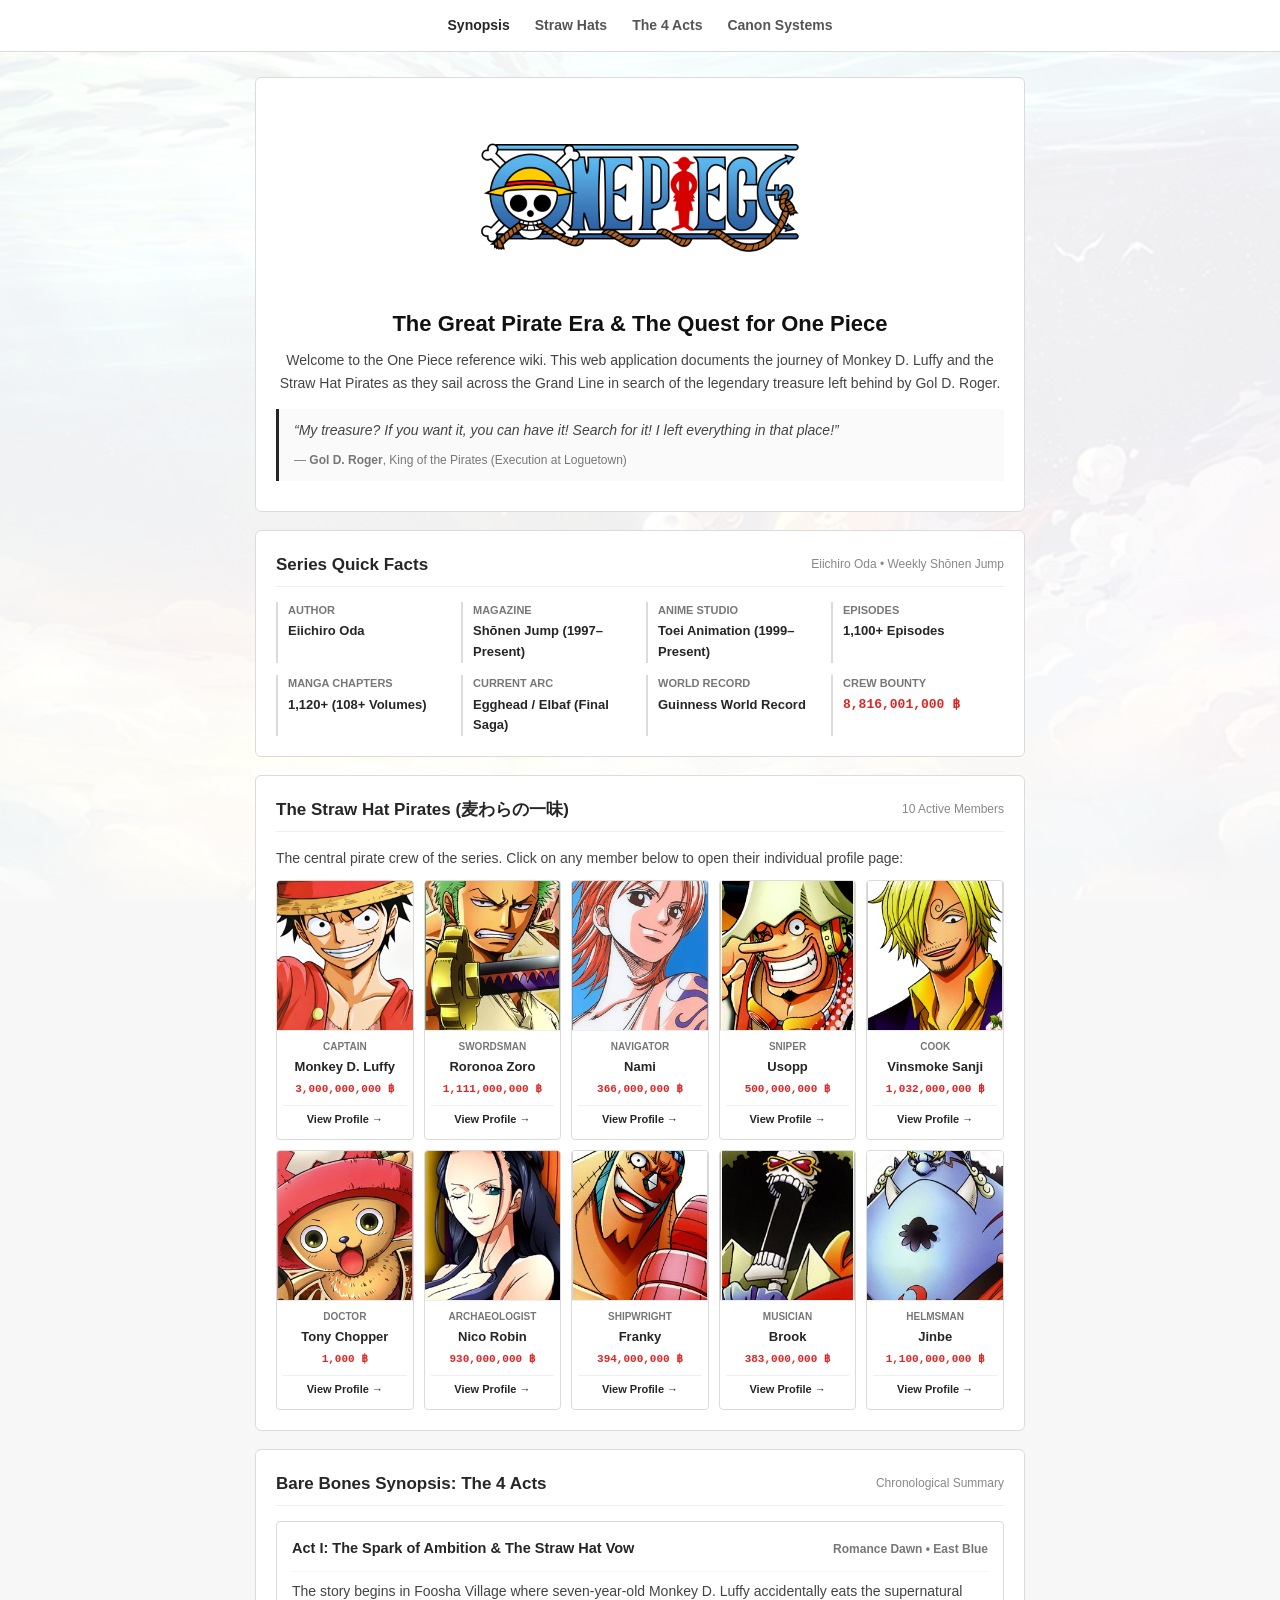
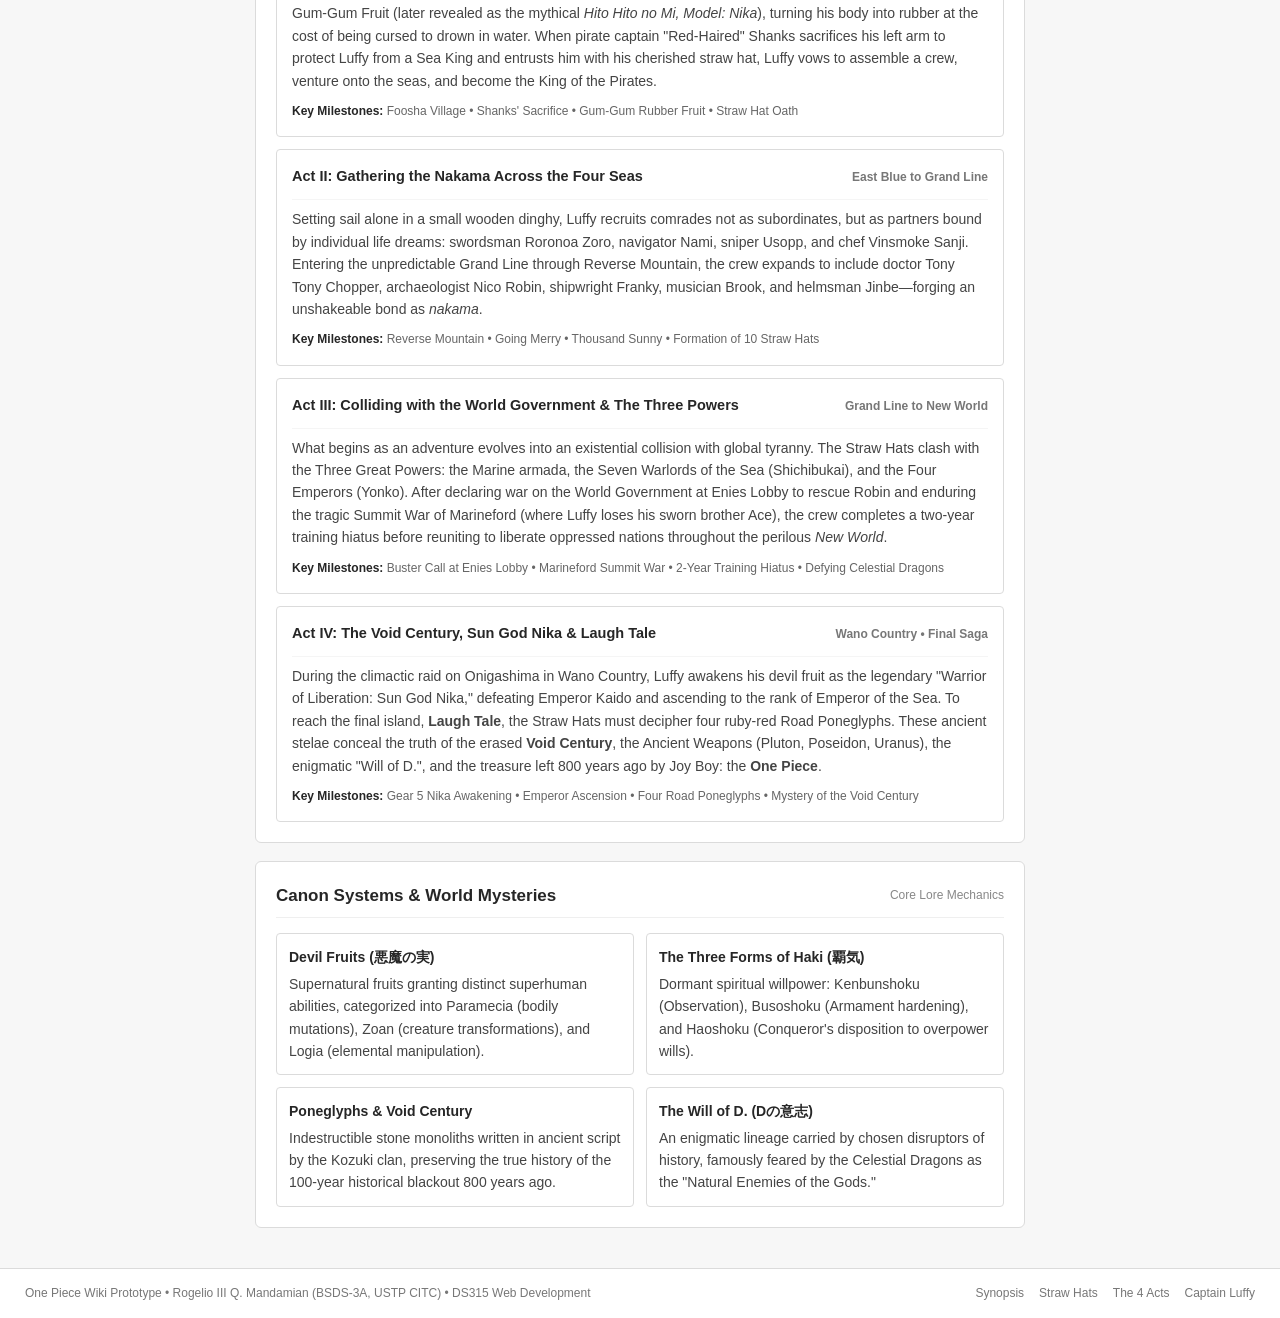
==== index.html @ 03f25c64 "feat(landing-page): implement simplified one piece wiki landing page and assets" ====
<!DOCTYPE html>
<html lang="en">

<head>
  <meta charset="UTF-8">
  <meta name="viewport" content="width=device-width, initial-scale=1.0">
  <title>One Piece Wiki — Synopsis &amp; Straw Hat Crew</title>

  <link rel="icon" type="image/svg+xml" href="assets/img/jolly-roger.svg">
  <link rel="stylesheet" href="assets/css/style.css">
</head>

<body>

  <header>
    <ul class="nav-center">
      <li><a href="index.html" class="active">Synopsis</a></li>
      <li><a href="#crew">Straw Hats</a></li>
      <li><a href="#acts">The 4 Acts</a></li>
      <li><a href="#systems">Canon Systems</a></li>
    </ul>
  </header>

  <main>

    <div class="box hero-box">
      <img src="assets/img/one-piece-logo.png" alt="One Piece Logo" class="center-logo">
      <h1>The Great Pirate Era &amp; The Quest for One Piece</h1>
      <p>
        Welcome to the One Piece reference wiki. This web application documents the journey of Monkey D. Luffy and the
        Straw Hat Pirates as they sail across the Grand Line in search of the legendary treasure left behind by Gol D.
        Roger.
      </p>

      <div class="quote-box">
        <p>“My treasure? If you want it, you can have it! Search for it! I left everything in that place!”</p>
        <small>&mdash; <strong>Gol D. Roger</strong>, King of the Pirates (Execution at Loguetown)</small>
      </div>
    </div>

    <div class="box">
      <div class="box-header">
        <h2>Series Quick Facts</h2>
        <span class="subtext">Eiichiro Oda &bull; Weekly Shōnen Jump</span>
      </div>

      <div class="metadata-grid">
        <div class="metadata-item">
          <span class="metadata-label">Author</span>
          <span class="metadata-value">Eiichiro Oda</span>
        </div>
        <div class="metadata-item">
          <span class="metadata-label">Magazine</span>
          <span class="metadata-value">Shōnen Jump (1997&ndash;Present)</span>
        </div>
        <div class="metadata-item">
          <span class="metadata-label">Anime Studio</span>
          <span class="metadata-value">Toei Animation (1999&ndash;Present)</span>
        </div>
        <div class="metadata-item">
          <span class="metadata-label">Episodes</span>
          <span class="metadata-value">1,100+ Episodes</span>
        </div>
        <div class="metadata-item">
          <span class="metadata-label">Manga Chapters</span>
          <span class="metadata-value">1,120+ (108+ Volumes)</span>
        </div>
        <div class="metadata-item">
          <span class="metadata-label">Current Arc</span>
          <span class="metadata-value">Egghead / Elbaf (Final Saga)</span>
        </div>
        <div class="metadata-item">
          <span class="metadata-label">World Record</span>
          <span class="metadata-value">Guinness World Record</span>
        </div>
        <div class="metadata-item">
          <span class="metadata-label">Crew Bounty</span>
          <span class="metadata-value" style="color: #dc2626; font-family: monospace;">8,816,001,000 ฿</span>
        </div>
      </div>
    </div>

    <div class="box" id="crew">
      <div class="box-header">
        <h2>The Straw Hat Pirates (麦わらの一味)</h2>
        <span class="subtext">10 Active Members</span>
      </div>
      <p>
        The central pirate crew of the series. Click on any member below to open their individual profile page:
      </p>

      <div class="crew-grid">

        <a href="pages/luffy.html" class="crew-card">
          <div class="crew-img-wrap">
            <img src="assets/img/strawhats/luffy.jpg" alt="Monkey D. Luffy" class="crew-img">
          </div>
          <div class="crew-info">
            <div class="crew-role">Captain</div>
            <div class="crew-name">Monkey D. Luffy</div>
            <div class="crew-bounty">3,000,000,000 ฿</div>
            <span class="crew-link">View Profile &rarr;</span>
          </div>
        </a>

        <a href="pages/zoro.html" class="crew-card">
          <div class="crew-img-wrap">
            <img src="assets/img/strawhats/zoro.jpg" alt="Roronoa Zoro" class="crew-img">
          </div>
          <div class="crew-info">
            <div class="crew-role">Swordsman</div>
            <div class="crew-name">Roronoa Zoro</div>
            <div class="crew-bounty">1,111,000,000 ฿</div>
            <span class="crew-link">View Profile &rarr;</span>
          </div>
        </a>

        <a href="pages/nami.html" class="crew-card">
          <div class="crew-img-wrap">
            <img src="assets/img/strawhats/nami.jpg" alt="Nami" class="crew-img">
          </div>
          <div class="crew-info">
            <div class="crew-role">Navigator</div>
            <div class="crew-name">Nami</div>
            <div class="crew-bounty">366,000,000 ฿</div>
            <span class="crew-link">View Profile &rarr;</span>
          </div>
        </a>

        <a href="pages/usopp.html" class="crew-card">
          <div class="crew-img-wrap">
            <img src="assets/img/strawhats/usopp.jpg" alt="Usopp" class="crew-img">
          </div>
          <div class="crew-info">
            <div class="crew-role">Sniper</div>
            <div class="crew-name">Usopp</div>
            <div class="crew-bounty">500,000,000 ฿</div>
            <span class="crew-link">View Profile &rarr;</span>
          </div>
        </a>

        <a href="pages/sanji.html" class="crew-card">
          <div class="crew-img-wrap">
            <img src="assets/img/strawhats/sanji.jpg" alt="Vinsmoke Sanji" class="crew-img">
          </div>
          <div class="crew-info">
            <div class="crew-role">Cook</div>
            <div class="crew-name">Vinsmoke Sanji</div>
            <div class="crew-bounty">1,032,000,000 ฿</div>
            <span class="crew-link">View Profile &rarr;</span>
          </div>
        </a>

        <a href="pages/chopper.html" class="crew-card">
          <div class="crew-img-wrap">
            <img src="assets/img/strawhats/chopper.jpg" alt="Tony Tony Chopper" class="crew-img">
          </div>
          <div class="crew-info">
            <div class="crew-role">Doctor</div>
            <div class="crew-name">Tony Chopper</div>
            <div class="crew-bounty">1,000 ฿</div>
            <span class="crew-link">View Profile &rarr;</span>
          </div>
        </a>

        <a href="pages/robin.html" class="crew-card">
          <div class="crew-img-wrap">
            <img src="assets/img/strawhats/robin.jpg" alt="Nico Robin" class="crew-img">
          </div>
          <div class="crew-info">
            <div class="crew-role">Archaeologist</div>
            <div class="crew-name">Nico Robin</div>
            <div class="crew-bounty">930,000,000 ฿</div>
            <span class="crew-link">View Profile &rarr;</span>
          </div>
        </a>

        <a href="pages/franky.html" class="crew-card">
          <div class="crew-img-wrap">
            <img src="assets/img/strawhats/franky.jpg" alt="Franky" class="crew-img">
          </div>
          <div class="crew-info">
            <div class="crew-role">Shipwright</div>
            <div class="crew-name">Franky</div>
            <div class="crew-bounty">394,000,000 ฿</div>
            <span class="crew-link">View Profile &rarr;</span>
          </div>
        </a>

        <a href="pages/brook.html" class="crew-card">
          <div class="crew-img-wrap">
            <img src="assets/img/strawhats/brook.jpg" alt="Brook" class="crew-img">
          </div>
          <div class="crew-info">
            <div class="crew-role">Musician</div>
            <div class="crew-name">Brook</div>
            <div class="crew-bounty">383,000,000 ฿</div>
            <span class="crew-link">View Profile &rarr;</span>
          </div>
        </a>

        <a href="pages/jinbe.html" class="crew-card">
          <div class="crew-img-wrap">
            <img src="assets/img/strawhats/jinbe.jpg" alt="Jinbe" class="crew-img">
          </div>
          <div class="crew-info">
            <div class="crew-role">Helmsman</div>
            <div class="crew-name">Jinbe</div>
            <div class="crew-bounty">1,100,000,000 ฿</div>
            <span class="crew-link">View Profile &rarr;</span>
          </div>
        </a>

      </div>
    </div>

    <div class="box" id="acts">
      <div class="box-header">
        <h2>Bare Bones Synopsis: The 4 Acts</h2>
        <span class="subtext">Chronological Summary</span>
      </div>

      <div class="act-card">
        <div class="act-header">
          <h3 class="act-title">Act I: The Spark of Ambition &amp; The Straw Hat Vow</h3>
          <span class="act-period">Romance Dawn &bull; East Blue</span>
        </div>
        <p>
          The story begins in Foosha Village where seven-year-old Monkey D. Luffy accidentally eats the supernatural
          Gum-Gum Fruit (later revealed as the mythical <em>Hito Hito no Mi, Model: Nika</em>), turning his body into
          rubber at the cost of being cursed to drown in water. When pirate captain "Red-Haired" Shanks sacrifices his
          left arm to protect Luffy from a Sea King and entrusts him with his cherished straw hat, Luffy vows to
          assemble a crew, venture onto the seas, and become the King of the Pirates.
        </p>
        <div class="act-keypoints">
          <strong>Key Milestones:</strong> Foosha Village &bull; Shanks' Sacrifice &bull; Gum-Gum Rubber Fruit &bull;
          Straw Hat Oath
        </div>
      </div>

      <div class="act-card">
        <div class="act-header">
          <h3 class="act-title">Act II: Gathering the Nakama Across the Four Seas</h3>
          <span class="act-period">East Blue to Grand Line</span>
        </div>
        <p>
          Setting sail alone in a small wooden dinghy, Luffy recruits comrades not as subordinates, but as partners
          bound by individual life dreams: swordsman Roronoa Zoro, navigator Nami, sniper Usopp, and chef Vinsmoke
          Sanji. Entering the unpredictable Grand Line through Reverse Mountain, the crew expands to include doctor Tony
          Tony Chopper, archaeologist Nico Robin, shipwright Franky, musician Brook, and helmsman Jinbe&mdash;forging an
          unshakeable bond as <em>nakama</em>.
        </p>
        <div class="act-keypoints">
          <strong>Key Milestones:</strong> Reverse Mountain &bull; Going Merry &bull; Thousand Sunny &bull; Formation of
          10 Straw Hats
        </div>
      </div>

      <div class="act-card">
        <div class="act-header">
          <h3 class="act-title">Act III: Colliding with the World Government &amp; The Three Powers</h3>
          <span class="act-period">Grand Line to New World</span>
        </div>
        <p>
          What begins as an adventure evolves into an existential collision with global tyranny. The Straw Hats clash
          with the Three Great Powers: the Marine armada, the Seven Warlords of the Sea (Shichibukai), and the Four
          Emperors (Yonko). After declaring war on the World Government at Enies Lobby to rescue Robin and enduring the
          tragic Summit War of Marineford (where Luffy loses his sworn brother Ace), the crew completes a two-year
          training hiatus before reuniting to liberate oppressed nations throughout the perilous <em>New World</em>.
        </p>
        <div class="act-keypoints">
          <strong>Key Milestones:</strong> Buster Call at Enies Lobby &bull; Marineford Summit War &bull; 2-Year
          Training Hiatus &bull; Defying Celestial Dragons
        </div>
      </div>

      <div class="act-card">
        <div class="act-header">
          <h3 class="act-title">Act IV: The Void Century, Sun God Nika &amp; Laugh Tale</h3>
          <span class="act-period">Wano Country &bull; Final Saga</span>
        </div>
        <p>
          During the climactic raid on Onigashima in Wano Country, Luffy awakens his devil fruit as the legendary
          "Warrior of Liberation: Sun God Nika," defeating Emperor Kaido and ascending to the rank of Emperor of the
          Sea. To reach the final island, <strong>Laugh Tale</strong>, the Straw Hats must decipher four ruby-red Road
          Poneglyphs. These ancient stelae conceal the truth of the erased <strong>Void Century</strong>, the Ancient
          Weapons (Pluton, Poseidon, Uranus), the enigmatic "Will of D.", and the treasure left 800 years ago by Joy
          Boy: the <strong>One Piece</strong>.
        </p>
        <div class="act-keypoints">
          <strong>Key Milestones:</strong> Gear 5 Nika Awakening &bull; Emperor Ascension &bull; Four Road Poneglyphs
          &bull; Mystery of the Void Century
        </div>
      </div>
    </div>

    <div class="box" id="systems">
      <div class="box-header">
        <h2>Canon Systems &amp; World Mysteries</h2>
        <span class="subtext">Core Lore Mechanics</span>
      </div>

      <div class="systems-grid">
        <div class="system-item">
          <h4>Devil Fruits (悪魔の実)</h4>
          <p>Supernatural fruits granting distinct superhuman abilities, categorized into Paramecia (bodily mutations),
            Zoan (creature transformations), and Logia (elemental manipulation).</p>
        </div>
        <div class="system-item">
          <h4>The Three Forms of Haki (覇気)</h4>
          <p>Dormant spiritual willpower: Kenbunshoku (Observation), Busoshoku (Armament hardening), and Haoshoku
            (Conqueror's disposition to overpower wills).</p>
        </div>
        <div class="system-item">
          <h4>Poneglyphs &amp; Void Century</h4>
          <p>Indestructible stone monoliths written in ancient script by the Kozuki clan, preserving the true history of
            the 100-year historical blackout 800 years ago.</p>
        </div>
        <div class="system-item">
          <h4>The Will of D. (Dの意志)</h4>
          <p>An enigmatic lineage carried by chosen disruptors of history, famously feared by the Celestial Dragons as
            the "Natural Enemies of the Gods."</p>
        </div>
      </div>
    </div>

  </main>

  <footer>
    <div>
      One Piece Wiki Prototype &bull; Rogelio III Q. Mandamian (BSDS-3A, USTP CITC) &bull; DS315 Web Development
    </div>
    <ul>
      <li><a href="index.html">Synopsis</a></li>
      <li><a href="#crew">Straw Hats</a></li>
      <li><a href="#acts">The 4 Acts</a></li>
      <li><a href="pages/luffy.html">Captain Luffy</a></li>
    </ul>
  </footer>

</body>

</html>
---- assets/css/style.css ----
* {
    box-sizing: border-box;
    margin: 0;
    padding: 0;
}

body {
    min-height: 100vh;
    display: flex;
    flex-direction: column;
    font-family: Arial, Helvetica, sans-serif;
    font-size: 14px;
    line-height: 1.6;
    color: #262626;
    background-color: #f7f7f7;
    background-image: linear-gradient(rgba(255, 255, 255, 0.92), rgba(255, 255, 255, 0.92)), url('../img/background.png');
    background-size: cover;
    background-attachment: fixed;
    background-position: center;
}

a {
    color: #262626;
    text-decoration: none;
}

a:hover {
    color: #dc2626;
}

header {
    background-color: white;
    height: 52px;
    display: flex;
    justify-content: center;
    align-items: center;
    padding: 0 20px;
    border-bottom: 1px solid #dbdbdb;
    position: sticky;
    top: 0;
    z-index: 10;
}

.nav-center {
    display: flex;
    list-style: none;
    gap: 25px;
    margin: 0;
    padding: 0;
}

.nav-center li a {
    font-size: 14px;
    font-weight: bold;
    color: #555555;
}

.nav-center li a:hover,
.nav-center li a.active {
    color: #262626;
}

main {
    flex: 1;
    max-width: 800px;
    width: 100%;
    margin: 0 auto;
    padding: 25px 15px 40px 15px;
    display: flex;
    flex-direction: column;
    gap: 18px;
}

.box {
    background-color: white;
    border: 1px solid #dbdbdb;
    border-radius: 6px;
    padding: 20px;
}

.hero-box {
    text-align: center;
    padding: 25px 20px;
}

.center-logo {
    max-width: 320px;
    width: 80%;
    height: auto;
    display: block;
    margin: 5px auto 18px auto;
}

.box-header {
    display: flex;
    justify-content: space-between;
    align-items: center;
    margin-bottom: 15px;
    padding-bottom: 8px;
    border-bottom: 1px solid #efefef;
}

h1 {
    font-size: 22px;
    font-weight: bold;
    color: #111111;
    margin-bottom: 8px;
}

h2 {
    font-size: 17px;
    font-weight: bold;
    color: #262626;
}

h3 {
    font-size: 15px;
    font-weight: bold;
    color: #262626;
    margin-bottom: 6px;
}

h4 {
    font-size: 14px;
    font-weight: bold;
    color: #262626;
    margin-bottom: 4px;
}

p {
    font-size: 14px;
    color: #444444;
    margin-bottom: 10px;
}

p:last-child {
    margin-bottom: 0;
}

.subtext {
    font-size: 12px;
    color: #888888;
}

.quote-box {
    border-left: 3px solid #262626;
    background-color: #fafafa;
    padding: 10px 15px;
    margin: 15px 0 5px 0;
    font-style: italic;
    color: #333333;
    text-align: left;
}

.quote-box small {
    display: block;
    margin-top: 5px;
    font-style: normal;
    font-size: 12px;
    color: #777777;
}

.metadata-grid {
    display: flex;
    flex-wrap: wrap;
    gap: 12px;
    margin-top: 6px;
}

.metadata-item {
    flex: 1 1 calc(25% - 12px);
    min-width: 160px;
    border-left: 2px solid #dbdbdb;
    padding-left: 10px;
}

.metadata-label {
    display: block;
    font-size: 11px;
    color: #777777;
    text-transform: uppercase;
    font-weight: bold;
    margin-bottom: 2px;
}

.metadata-value {
    display: block;
    font-size: 13px;
    font-weight: bold;
    color: #262626;
}

.crew-grid {
    display: flex;
    flex-wrap: wrap;
    gap: 10px;
    margin-top: 10px;
}

.crew-card {
    flex: 1 1 calc(20% - 10px);
    min-width: 130px;
    border: 1px solid #dbdbdb;
    border-radius: 4px;
    background-color: white;
    overflow: hidden;
    display: flex;
    flex-direction: column;
    text-align: center;
    transition: border-color 0.15s ease;
}

.crew-card:hover {
    border-color: #262626;
}

.crew-img-wrap {
    width: 100%;
    height: 150px;
    background-color: #efefef;
    overflow: hidden;
    border-bottom: 1px solid #efefef;
}

.crew-img {
    width: 100%;
    height: 100%;
    object-fit: cover;
    display: block;
}

.crew-info {
    padding: 8px 6px 10px 6px;
    display: flex;
    flex-direction: column;
    flex-grow: 1;
    justify-content: space-between;
}

.crew-role {
    font-size: 10px;
    color: #777777;
    text-transform: uppercase;
    font-weight: bold;
    margin-bottom: 2px;
}

.crew-name {
    font-size: 13px;
    font-weight: bold;
    color: #262626;
    margin-bottom: 4px;
}

.crew-bounty {
    font-size: 11px;
    font-weight: bold;
    color: #dc2626;
    font-family: monospace;
    margin-bottom: 6px;
}

.crew-link {
    font-size: 11px;
    font-weight: bold;
    color: #262626;
    border-top: 1px solid #efefef;
    padding-top: 5px;
    display: block;
}

.crew-card:hover .crew-link {
    color: #dc2626;
}

.act-card {
    border: 1px solid #dbdbdb;
    border-radius: 4px;
    padding: 15px;
    margin-bottom: 12px;
    background-color: white;
}

.act-card:last-child {
    margin-bottom: 0;
}

.act-header {
    display: flex;
    justify-content: space-between;
    align-items: baseline;
    margin-bottom: 8px;
    border-bottom: 1px solid #f5f5f5;
    padding-bottom: 5px;
}

.act-title {
    font-size: 14.5px;
    font-weight: bold;
    color: #262626;
}

.act-period {
    font-size: 12px;
    color: #777777;
    font-weight: bold;
}

.act-keypoints {
    font-size: 12px;
    color: #666666;
    margin-top: 8px;
}

.act-keypoints strong {
    color: #262626;
}

.systems-grid {
    display: flex;
    flex-wrap: wrap;
    gap: 12px;
    margin-top: 10px;
}

.system-item {
    flex: 1 1 calc(50% - 12px);
    min-width: 240px;
    border: 1px solid #dbdbdb;
    border-radius: 4px;
    padding: 12px;
    background-color: white;
}

footer {
    background-color: white;
    border-top: 1px solid #dbdbdb;
    padding: 15px 25px;
    display: flex;
    justify-content: space-between;
    align-items: center;
    font-size: 12px;
    color: #777777;
    margin-top: auto;
}

footer ul {
    display: flex;
    list-style: none;
    gap: 15px;
}

footer ul li a {
    color: #777777;
    font-size: 12px;
}

footer ul li a:hover {
    color: #dc2626;
}

@media (max-width: 700px) {
    header {
        height: auto;
        padding: 10px 15px;
    }

    .nav-center {
        flex-wrap: wrap;
        gap: 12px;
        justify-content: center;
    }

    .metadata-item {
        flex: 1 1 100%;
    }

    .crew-card {
        flex: 1 1 calc(50% - 10px);
    }

    .system-item {
        flex: 1 1 100%;
    }

    footer {
        flex-direction: column;
        gap: 10px;
        align-items: flex-start;
    }
}
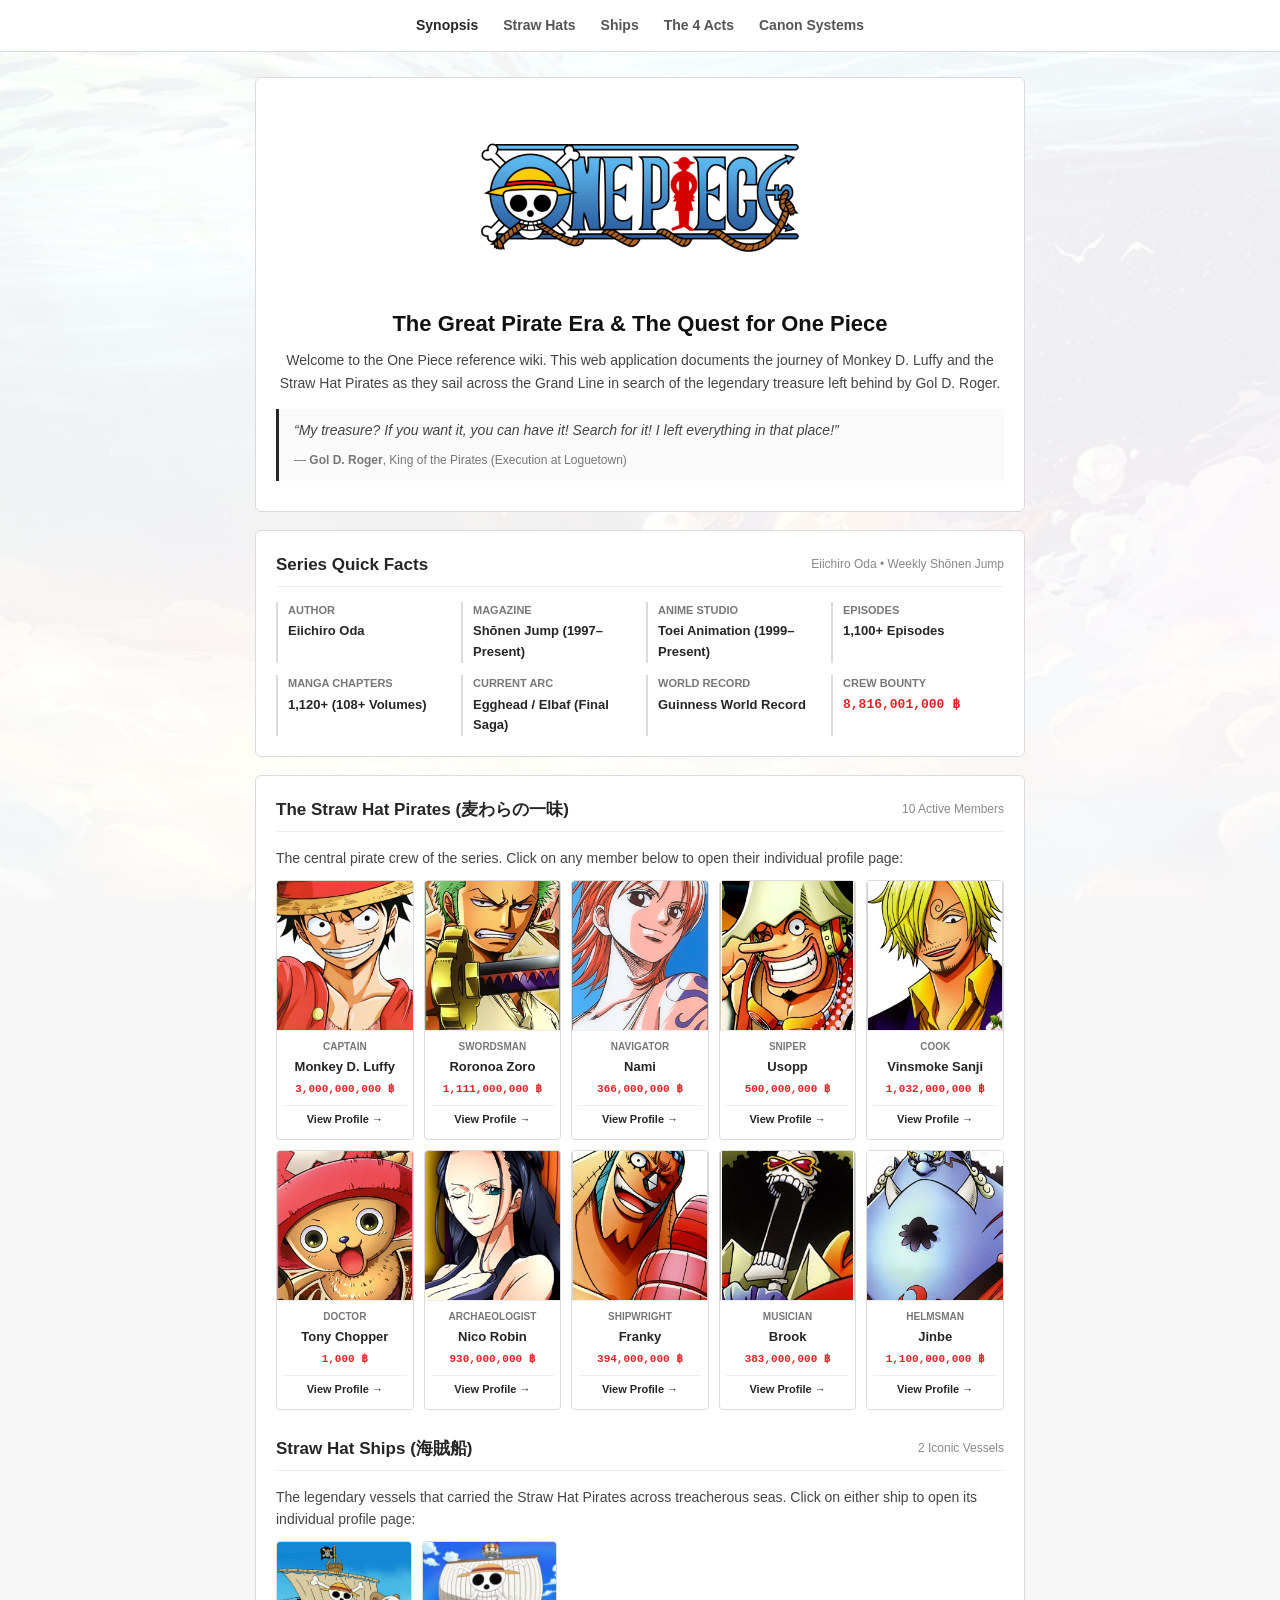
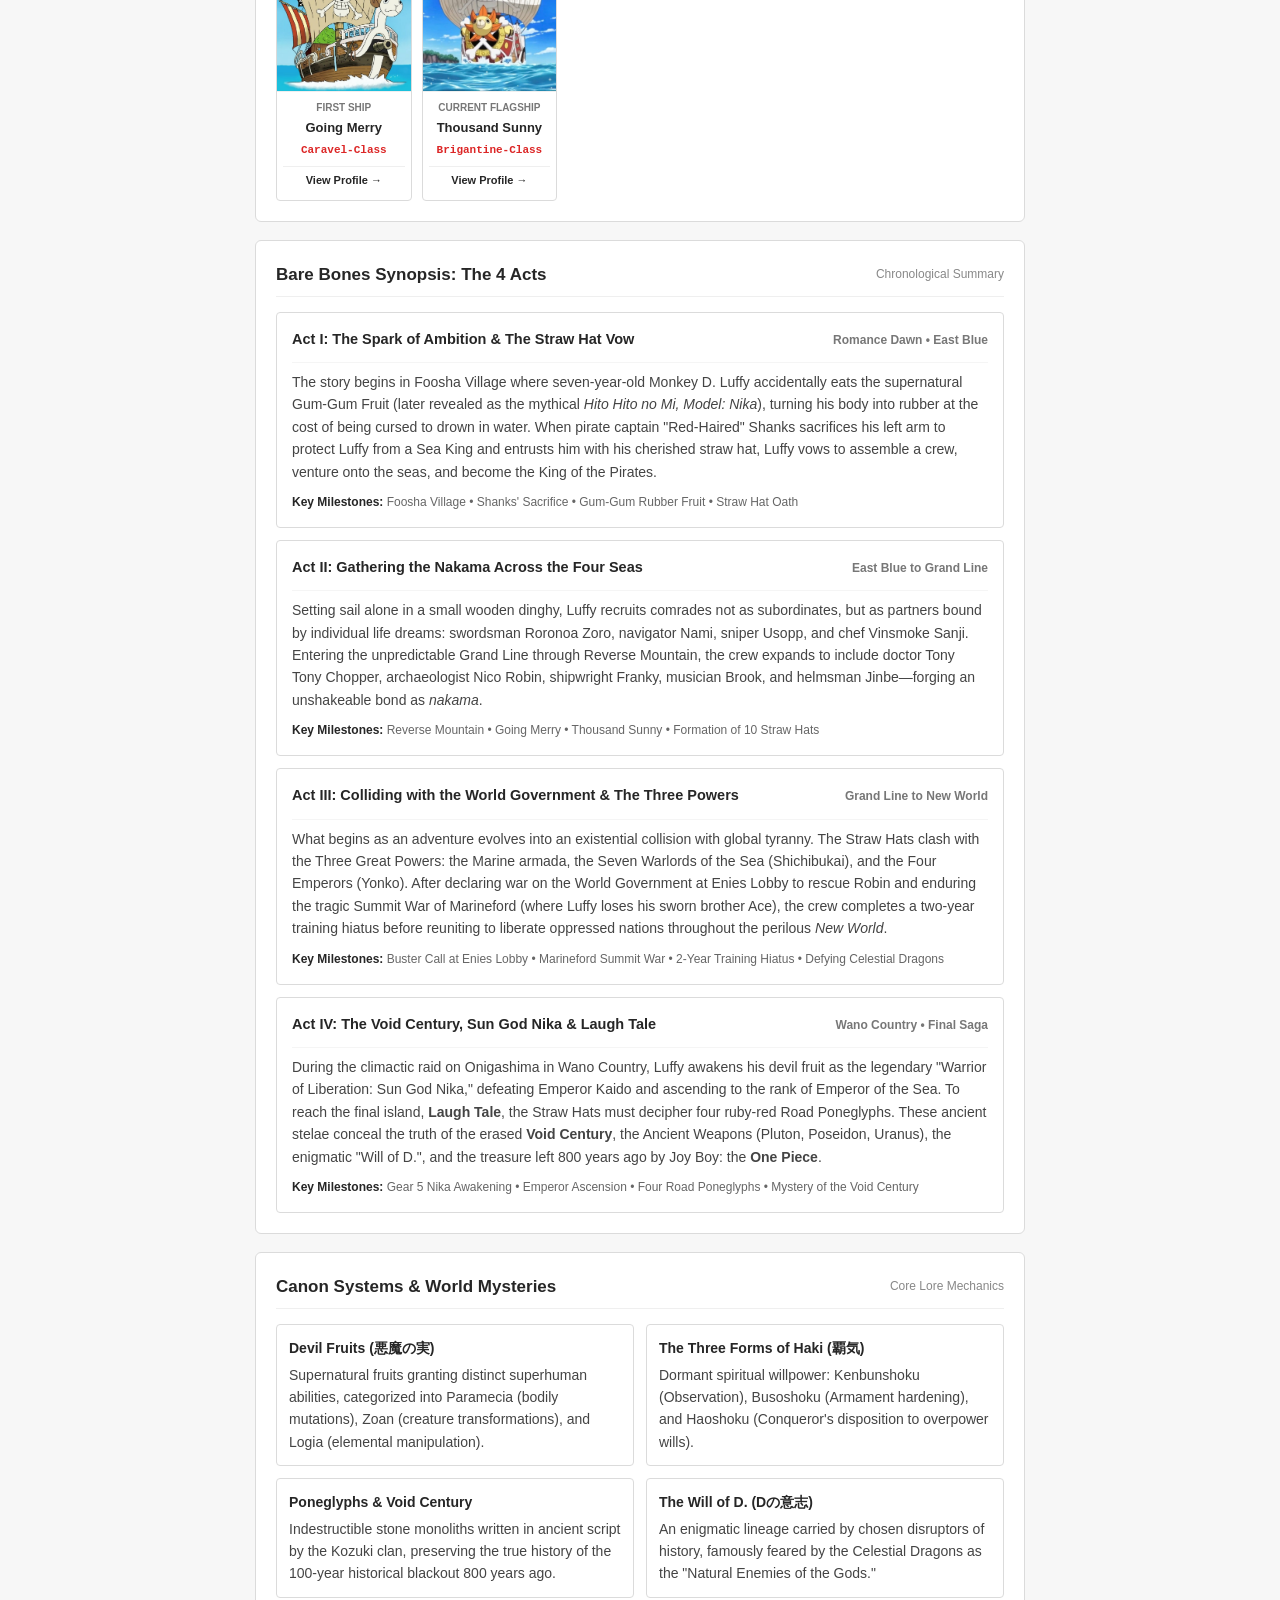
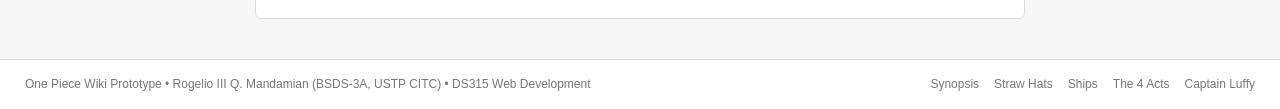
==== commit cd1636ea: "feat: add Going Merry and Thousand Sunny poster cards to index" ====
--- a/index.html
+++ b/index.html
@@ -16,6 +16,7 @@
     <ul class="nav-center">
       <li><a href="index.html" class="active">Synopsis</a></li>
       <li><a href="#crew">Straw Hats</a></li>
+      <li><a href="#ships">Ships</a></li>
       <li><a href="#acts">The 4 Acts</a></li>
       <li><a href="#systems">Canon Systems</a></li>
     </ul>
@@ -207,6 +208,42 @@
             <div class="crew-role">Helmsman</div>
             <div class="crew-name">Jinbe</div>
             <div class="crew-bounty">1,100,000,000 ฿</div>
+            <span class="crew-link">View Profile &rarr;</span>
+          </div>
+        </a>
+
+      </div>
+
+      <div class="box-header" id="ships" style="margin-top: 25px;">
+        <h2>Straw Hat Ships (海賊船)</h2>
+        <span class="subtext">2 Iconic Vessels</span>
+      </div>
+      <p>
+        The legendary vessels that carried the Straw Hat Pirates across treacherous seas. Click on either ship to open its individual profile page:
+      </p>
+
+      <div class="crew-grid ships-grid">
+
+        <a href="pages/goingmerry.html" class="crew-card">
+          <div class="crew-img-wrap">
+            <img src="assets/img/goingmerry1.jpg" alt="Going Merry" class="crew-img">
+          </div>
+          <div class="crew-info">
+            <div class="crew-role">First Ship</div>
+            <div class="crew-name">Going Merry</div>
+            <div class="crew-bounty ship-type">Caravel-Class</div>
+            <span class="crew-link">View Profile &rarr;</span>
+          </div>
+        </a>
+
+        <a href="pages/thousandsunny.html" class="crew-card">
+          <div class="crew-img-wrap">
+            <img src="assets/img/thousandsunny.jpg" alt="Thousand Sunny" class="crew-img">
+          </div>
+          <div class="crew-info">
+            <div class="crew-role">Current Flagship</div>
+            <div class="crew-name">Thousand Sunny</div>
+            <div class="crew-bounty ship-type">Brigantine-Class</div>
             <span class="crew-link">View Profile &rarr;</span>
           </div>
         </a>
@@ -333,6 +370,7 @@
     <ul>
       <li><a href="index.html">Synopsis</a></li>
       <li><a href="#crew">Straw Hats</a></li>
+      <li><a href="#ships">Ships</a></li>
       <li><a href="#acts">The 4 Acts</a></li>
       <li><a href="pages/luffy.html">Captain Luffy</a></li>
     </ul>
--- a/assets/css/style.css
+++ b/assets/css/style.css
@@ -197,6 +197,19 @@
     margin-top: 10px;
 }
 
+.ships-grid {
+    margin-top: 10px;
+}
+
+.ships-grid .crew-card {
+    flex: 0 1 calc(20% - 10px);
+    max-width: calc(20% - 8px);
+}
+
+.ship-type {
+    color: #0284c7;
+}
+
 .crew-card {
     flex: 1 1 calc(20% - 10px);
     min-width: 130px;
@@ -375,8 +388,10 @@
         flex: 1 1 100%;
     }
 
-    .crew-card {
+    .crew-card,
+    .ships-grid .crew-card {
         flex: 1 1 calc(50% - 10px);
+        max-width: none;
     }
 
     .system-item {
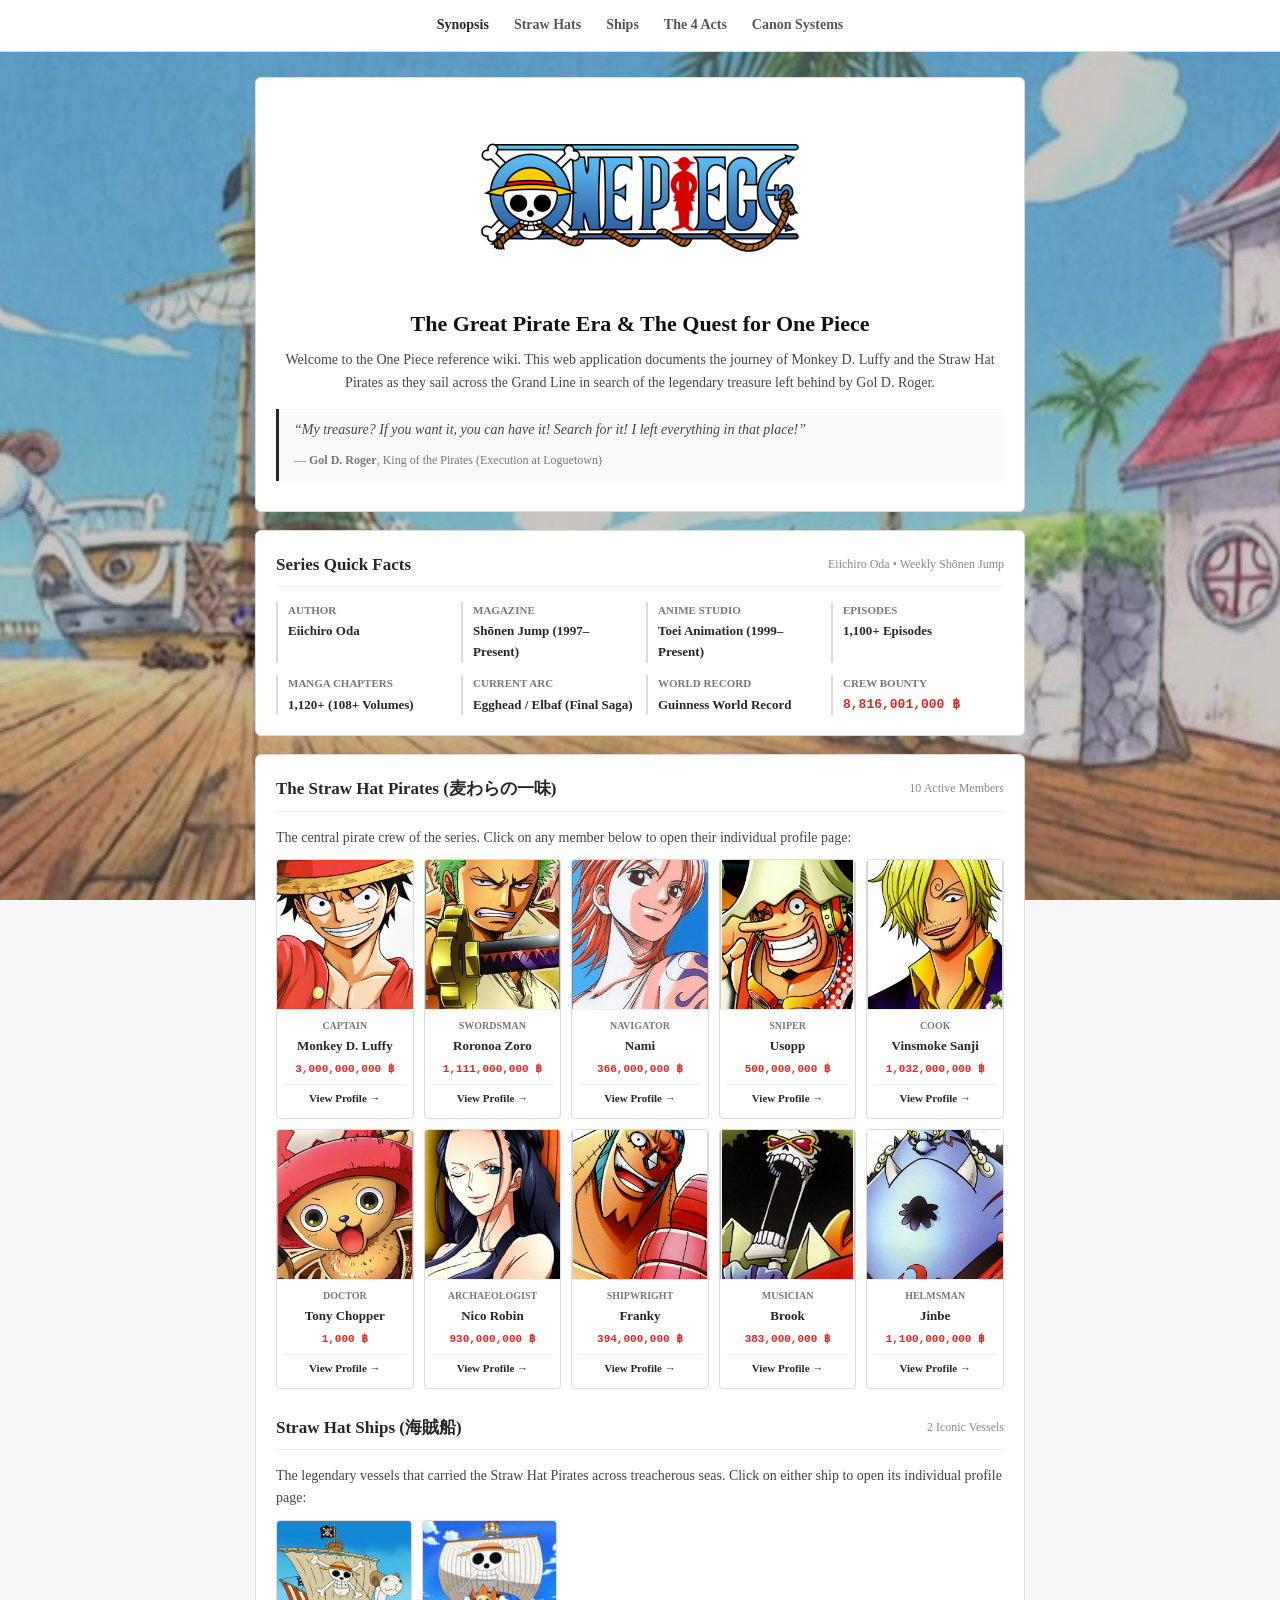
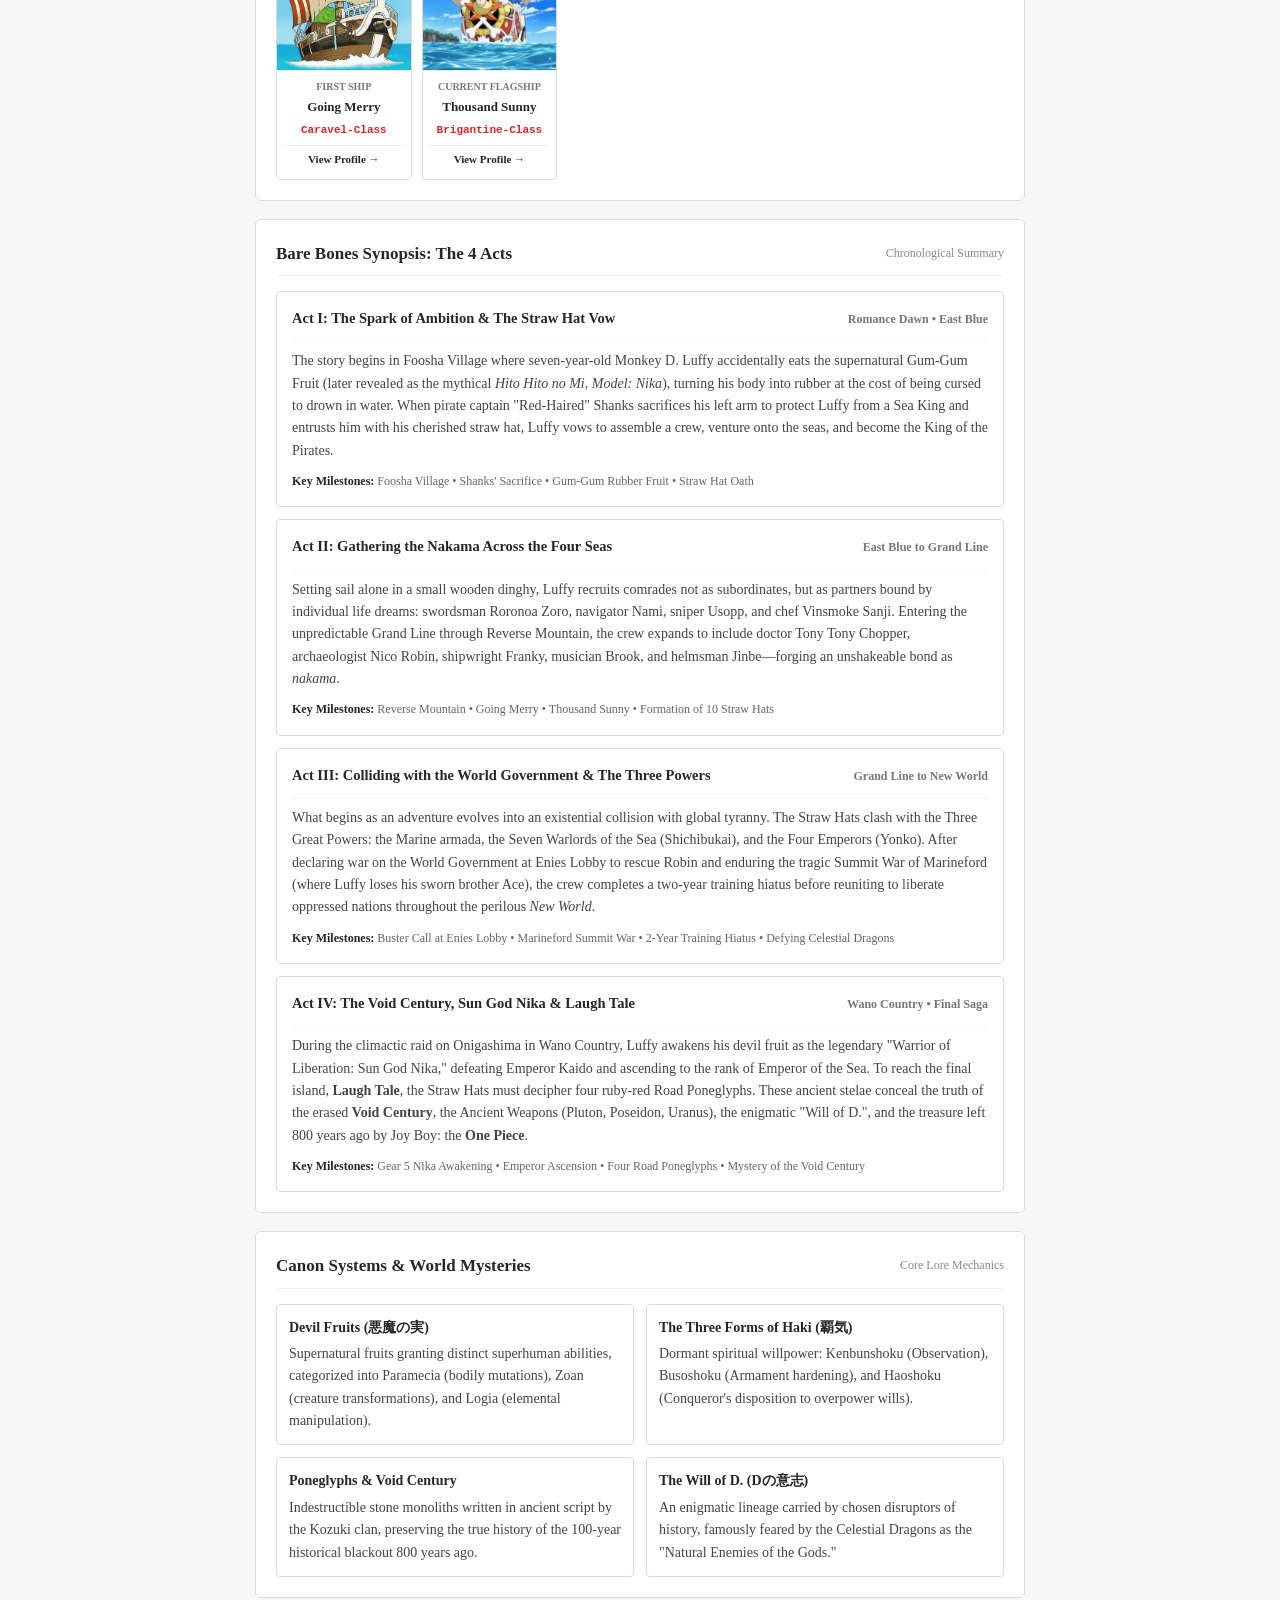
==== commit b43634f7: "chore: remove footer from index.html and delete unused js folder" ====
--- a/index.html
+++ b/index.html
@@ -363,19 +363,6 @@
 
   </main>
 
-  <footer>
-    <div>
-      One Piece Wiki Prototype &bull; Rogelio III Q. Mandamian (BSDS-3A, USTP CITC) &bull; DS315 Web Development
-    </div>
-    <ul>
-      <li><a href="index.html">Synopsis</a></li>
-      <li><a href="#crew">Straw Hats</a></li>
-      <li><a href="#ships">Ships</a></li>
-      <li><a href="#acts">The 4 Acts</a></li>
-      <li><a href="pages/luffy.html">Captain Luffy</a></li>
-    </ul>
-  </footer>
-
 </body>
 
 </html>
--- a/assets/css/style.css
+++ b/assets/css/style.css
@@ -8,12 +8,12 @@
     min-height: 100vh;
     display: flex;
     flex-direction: column;
-    font-family: Arial, Helvetica, sans-serif;
+    font-family: Georgia, "Times New Roman", serif;
     font-size: 14px;
     line-height: 1.6;
     color: #262626;
     background-color: #f7f7f7;
-    background-image: linear-gradient(rgba(255, 255, 255, 0.92), rgba(255, 255, 255, 0.92)), url('../img/background.png');
+    background-image: linear-gradient(rgba(45, 30, 18, 0.25), rgba(45, 30, 18, 0.25)), url('../img/background.jpg');
     background-size: cover;
     background-attachment: fixed;
     background-position: center;
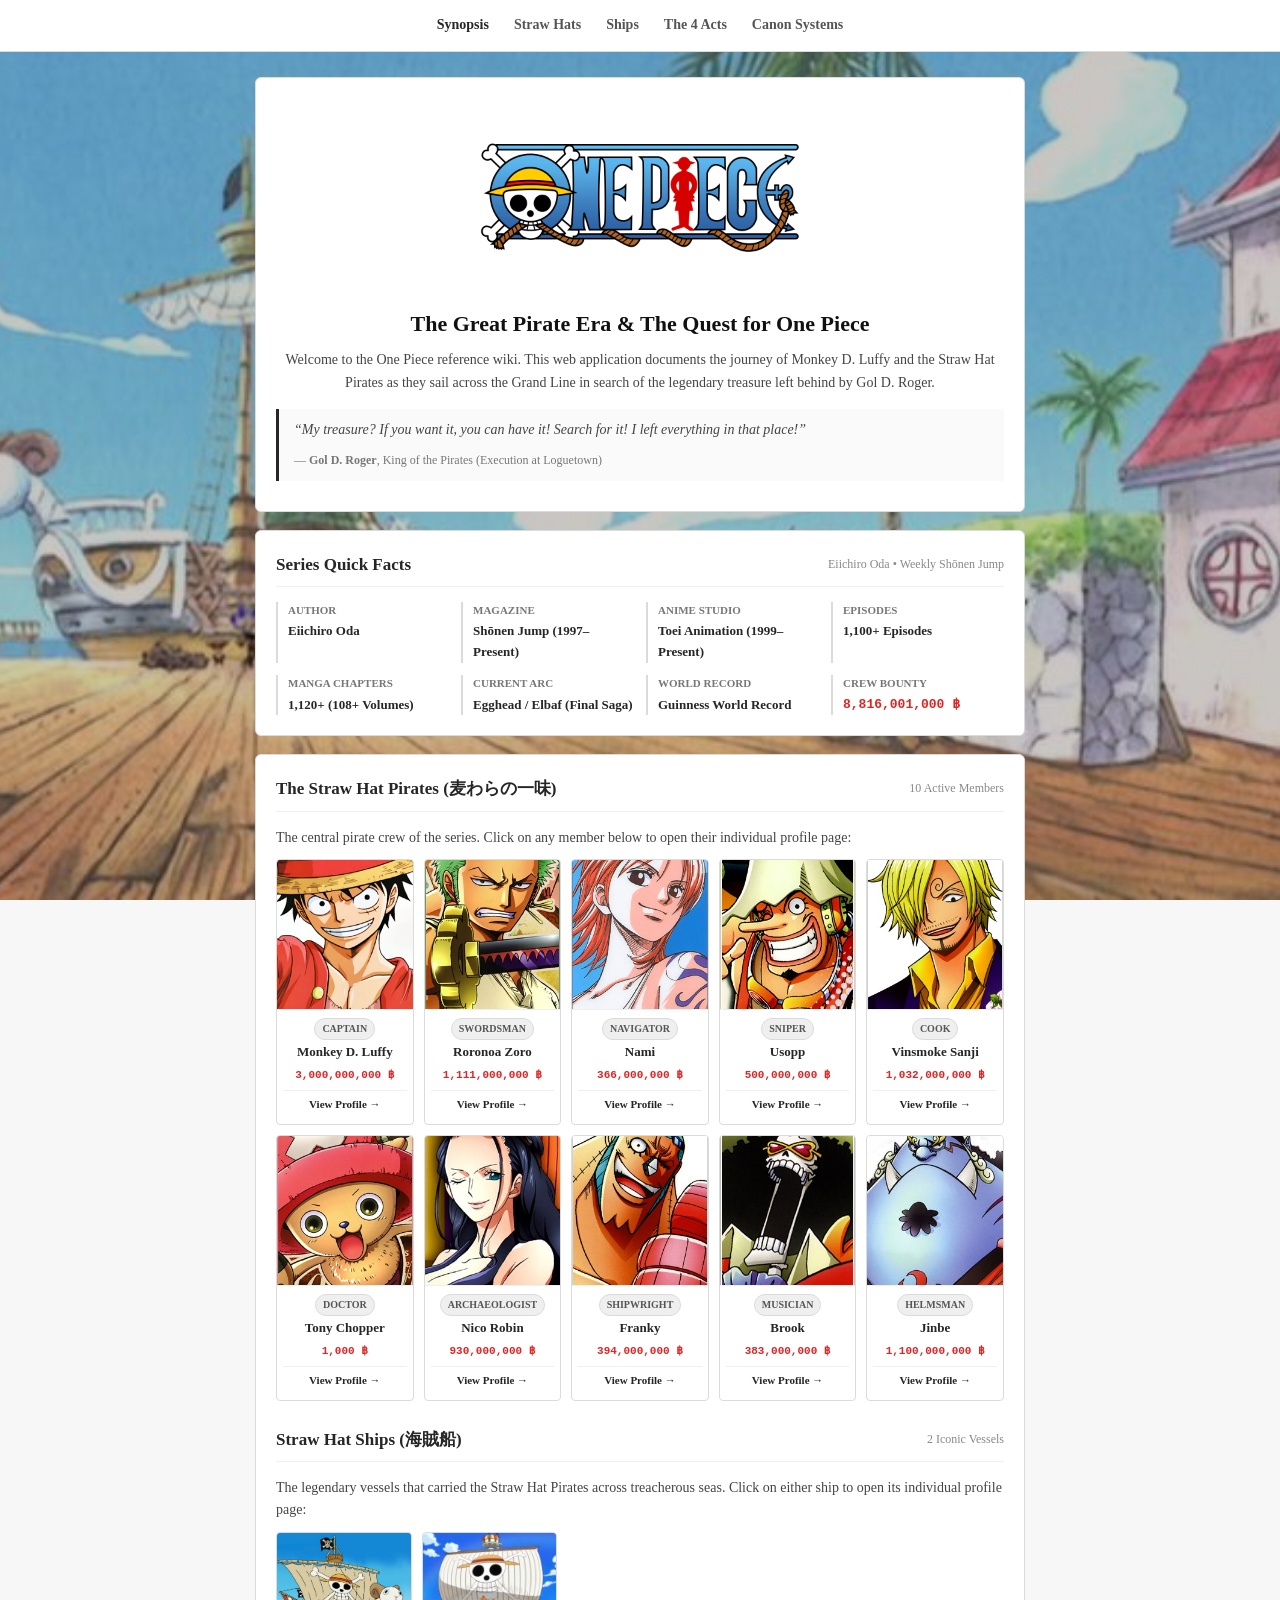
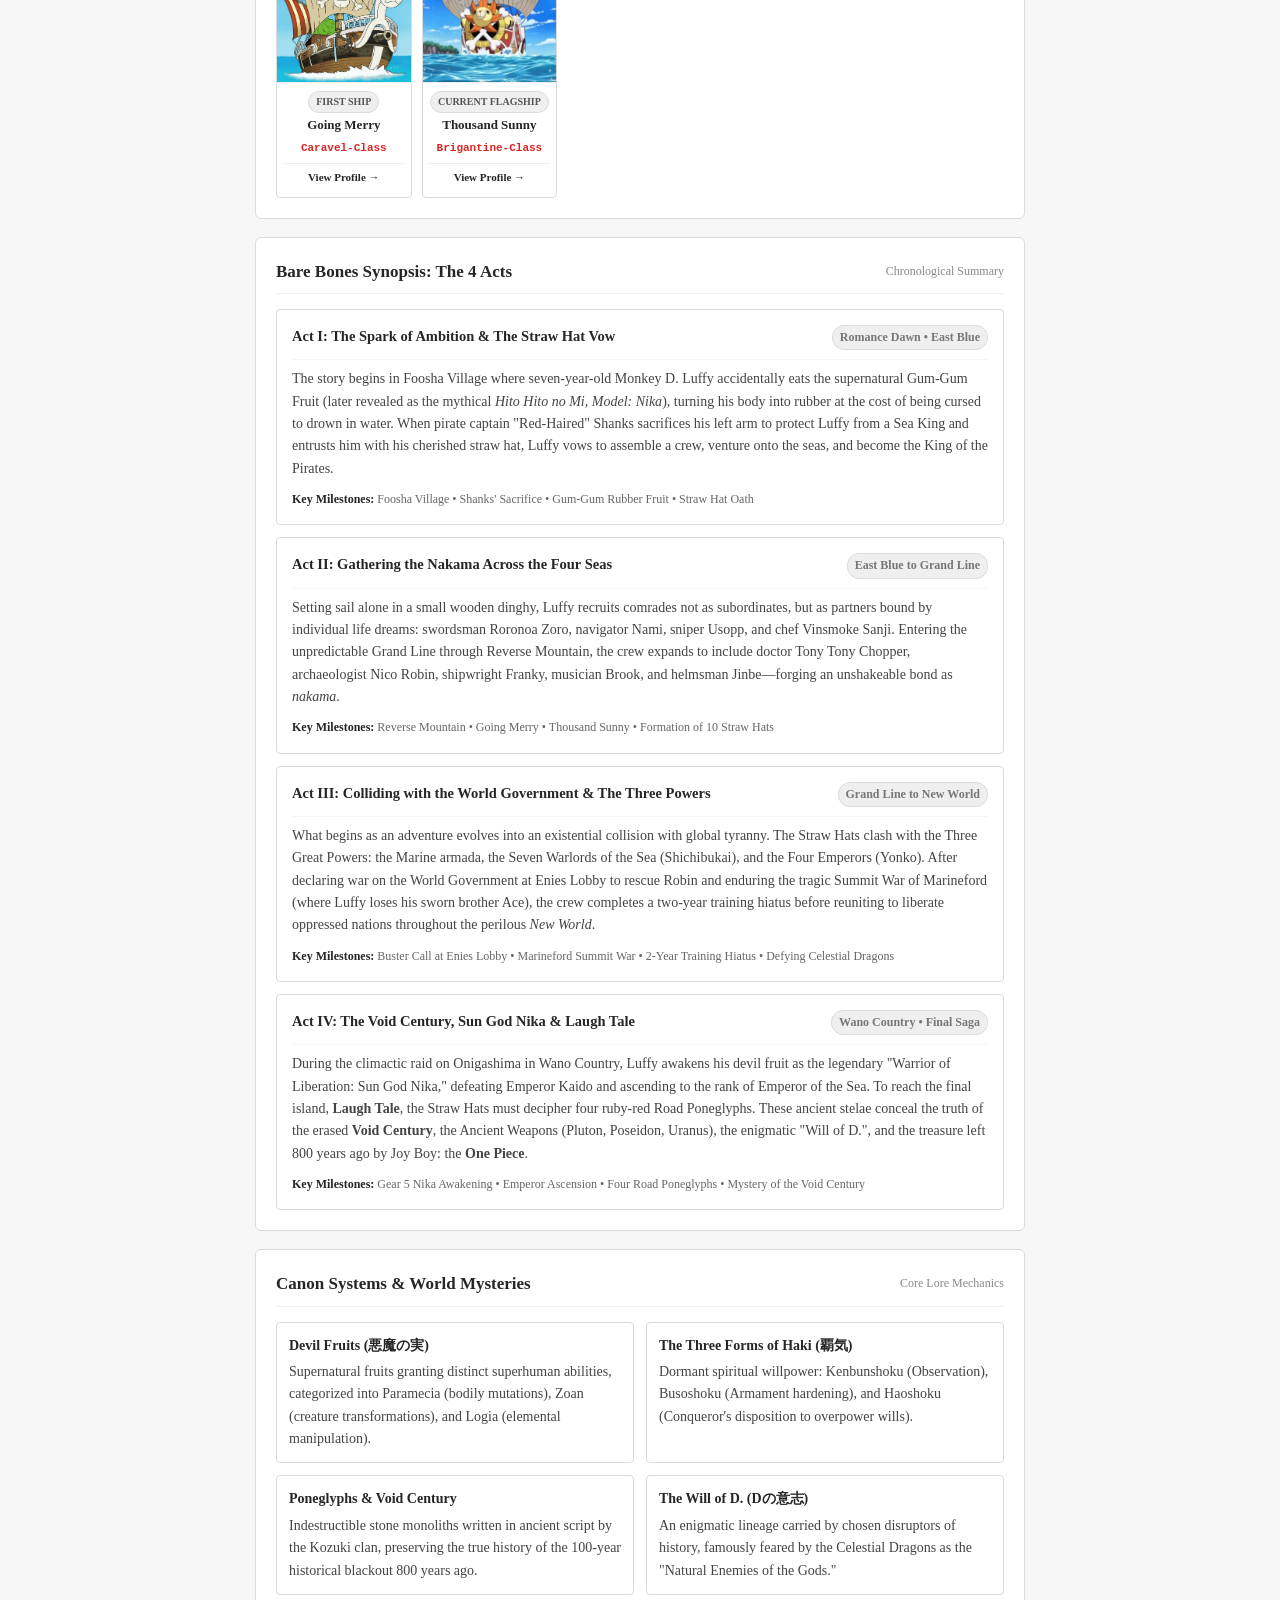
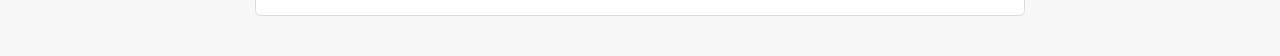
==== commit 2746f2e1: "refactor(index): align box and component naming with midterm conventions and remove image alts" ====
--- a/index.html
+++ b/index.html
@@ -24,8 +24,8 @@
 
   <main>
 
-    <div class="box hero-box">
-      <img src="assets/img/one-piece-logo.png" alt="One Piece Logo" class="center-logo">
+    <div class="box banner-box hero-box">
+      <img src="assets/img/one-piece-logo.png" class="center-logo">
       <h1>The Great Pirate Era &amp; The Quest for One Piece</h1>
       <p>
         Welcome to the One Piece reference wiki. This web application documents the journey of Monkey D. Luffy and the
@@ -33,7 +33,7 @@
         Roger.
       </p>
 
-      <div class="quote-box">
+      <div class="quote-placeholder quote-box">
         <p>“My treasure? If you want it, you can have it! Search for it! I left everything in that place!”</p>
         <small>&mdash; <strong>Gol D. Roger</strong>, King of the Pirates (Execution at Loguetown)</small>
       </div>
@@ -46,35 +46,35 @@
       </div>
 
       <div class="metadata-grid">
-        <div class="metadata-item">
+        <div class="metadata-item stat-row">
           <span class="metadata-label">Author</span>
           <span class="metadata-value">Eiichiro Oda</span>
         </div>
-        <div class="metadata-item">
+        <div class="metadata-item stat-row">
           <span class="metadata-label">Magazine</span>
           <span class="metadata-value">Shōnen Jump (1997&ndash;Present)</span>
         </div>
-        <div class="metadata-item">
+        <div class="metadata-item stat-row">
           <span class="metadata-label">Anime Studio</span>
           <span class="metadata-value">Toei Animation (1999&ndash;Present)</span>
         </div>
-        <div class="metadata-item">
+        <div class="metadata-item stat-row">
           <span class="metadata-label">Episodes</span>
           <span class="metadata-value">1,100+ Episodes</span>
         </div>
-        <div class="metadata-item">
+        <div class="metadata-item stat-row">
           <span class="metadata-label">Manga Chapters</span>
           <span class="metadata-value">1,120+ (108+ Volumes)</span>
         </div>
-        <div class="metadata-item">
+        <div class="metadata-item stat-row">
           <span class="metadata-label">Current Arc</span>
           <span class="metadata-value">Egghead / Elbaf (Final Saga)</span>
         </div>
-        <div class="metadata-item">
+        <div class="metadata-item stat-row">
           <span class="metadata-label">World Record</span>
           <span class="metadata-value">Guinness World Record</span>
         </div>
-        <div class="metadata-item">
+        <div class="metadata-item stat-row">
           <span class="metadata-label">Crew Bounty</span>
           <span class="metadata-value" style="color: #dc2626; font-family: monospace;">8,816,001,000 ฿</span>
         </div>
@@ -92,120 +92,120 @@
 
       <div class="crew-grid">
 
-        <a href="pages/luffy.html" class="crew-card">
-          <div class="crew-img-wrap">
-            <img src="assets/img/strawhats/luffy.jpg" alt="Monkey D. Luffy" class="crew-img">
-          </div>
-          <div class="crew-info">
-            <div class="crew-role">Captain</div>
+        <a href="pages/luffy.html" class="box crew-box crew-card">
+          <div class="post-image crew-img-wrap">
+            <img src="assets/img/strawhats/luffy.jpg" class="crew-img">
+          </div>
+          <div class="crew-info">
+            <div class="crew-role"><span class="badge">Captain</span></div>
             <div class="crew-name">Monkey D. Luffy</div>
             <div class="crew-bounty">3,000,000,000 ฿</div>
             <span class="crew-link">View Profile &rarr;</span>
           </div>
         </a>
 
-        <a href="pages/zoro.html" class="crew-card">
-          <div class="crew-img-wrap">
-            <img src="assets/img/strawhats/zoro.jpg" alt="Roronoa Zoro" class="crew-img">
-          </div>
-          <div class="crew-info">
-            <div class="crew-role">Swordsman</div>
+        <a href="pages/zoro.html" class="box crew-box crew-card">
+          <div class="post-image crew-img-wrap">
+            <img src="assets/img/strawhats/zoro.jpg" class="crew-img">
+          </div>
+          <div class="crew-info">
+            <div class="crew-role"><span class="badge">Swordsman</span></div>
             <div class="crew-name">Roronoa Zoro</div>
             <div class="crew-bounty">1,111,000,000 ฿</div>
             <span class="crew-link">View Profile &rarr;</span>
           </div>
         </a>
 
-        <a href="pages/nami.html" class="crew-card">
-          <div class="crew-img-wrap">
-            <img src="assets/img/strawhats/nami.jpg" alt="Nami" class="crew-img">
-          </div>
-          <div class="crew-info">
-            <div class="crew-role">Navigator</div>
+        <a href="pages/nami.html" class="box crew-box crew-card">
+          <div class="post-image crew-img-wrap">
+            <img src="assets/img/strawhats/nami.jpg" class="crew-img">
+          </div>
+          <div class="crew-info">
+            <div class="crew-role"><span class="badge">Navigator</span></div>
             <div class="crew-name">Nami</div>
             <div class="crew-bounty">366,000,000 ฿</div>
             <span class="crew-link">View Profile &rarr;</span>
           </div>
         </a>
 
-        <a href="pages/usopp.html" class="crew-card">
-          <div class="crew-img-wrap">
-            <img src="assets/img/strawhats/usopp.jpg" alt="Usopp" class="crew-img">
-          </div>
-          <div class="crew-info">
-            <div class="crew-role">Sniper</div>
+        <a href="pages/usopp.html" class="box crew-box crew-card">
+          <div class="post-image crew-img-wrap">
+            <img src="assets/img/strawhats/usopp.jpg" class="crew-img">
+          </div>
+          <div class="crew-info">
+            <div class="crew-role"><span class="badge">Sniper</span></div>
             <div class="crew-name">Usopp</div>
             <div class="crew-bounty">500,000,000 ฿</div>
             <span class="crew-link">View Profile &rarr;</span>
           </div>
         </a>
 
-        <a href="pages/sanji.html" class="crew-card">
-          <div class="crew-img-wrap">
-            <img src="assets/img/strawhats/sanji.jpg" alt="Vinsmoke Sanji" class="crew-img">
-          </div>
-          <div class="crew-info">
-            <div class="crew-role">Cook</div>
+        <a href="pages/sanji.html" class="box crew-box crew-card">
+          <div class="post-image crew-img-wrap">
+            <img src="assets/img/strawhats/sanji.jpg" class="crew-img">
+          </div>
+          <div class="crew-info">
+            <div class="crew-role"><span class="badge">Cook</span></div>
             <div class="crew-name">Vinsmoke Sanji</div>
             <div class="crew-bounty">1,032,000,000 ฿</div>
             <span class="crew-link">View Profile &rarr;</span>
           </div>
         </a>
 
-        <a href="pages/chopper.html" class="crew-card">
-          <div class="crew-img-wrap">
-            <img src="assets/img/strawhats/chopper.jpg" alt="Tony Tony Chopper" class="crew-img">
-          </div>
-          <div class="crew-info">
-            <div class="crew-role">Doctor</div>
+        <a href="pages/chopper.html" class="box crew-box crew-card">
+          <div class="post-image crew-img-wrap">
+            <img src="assets/img/strawhats/chopper.jpg" class="crew-img">
+          </div>
+          <div class="crew-info">
+            <div class="crew-role"><span class="badge">Doctor</span></div>
             <div class="crew-name">Tony Chopper</div>
             <div class="crew-bounty">1,000 ฿</div>
             <span class="crew-link">View Profile &rarr;</span>
           </div>
         </a>
 
-        <a href="pages/robin.html" class="crew-card">
-          <div class="crew-img-wrap">
-            <img src="assets/img/strawhats/robin.jpg" alt="Nico Robin" class="crew-img">
-          </div>
-          <div class="crew-info">
-            <div class="crew-role">Archaeologist</div>
+        <a href="pages/robin.html" class="box crew-box crew-card">
+          <div class="post-image crew-img-wrap">
+            <img src="assets/img/strawhats/robin.jpg" class="crew-img">
+          </div>
+          <div class="crew-info">
+            <div class="crew-role"><span class="badge">Archaeologist</span></div>
             <div class="crew-name">Nico Robin</div>
             <div class="crew-bounty">930,000,000 ฿</div>
             <span class="crew-link">View Profile &rarr;</span>
           </div>
         </a>
 
-        <a href="pages/franky.html" class="crew-card">
-          <div class="crew-img-wrap">
-            <img src="assets/img/strawhats/franky.jpg" alt="Franky" class="crew-img">
-          </div>
-          <div class="crew-info">
-            <div class="crew-role">Shipwright</div>
+        <a href="pages/franky.html" class="box crew-box crew-card">
+          <div class="post-image crew-img-wrap">
+            <img src="assets/img/strawhats/franky.jpg" class="crew-img">
+          </div>
+          <div class="crew-info">
+            <div class="crew-role"><span class="badge">Shipwright</span></div>
             <div class="crew-name">Franky</div>
             <div class="crew-bounty">394,000,000 ฿</div>
             <span class="crew-link">View Profile &rarr;</span>
           </div>
         </a>
 
-        <a href="pages/brook.html" class="crew-card">
-          <div class="crew-img-wrap">
-            <img src="assets/img/strawhats/brook.jpg" alt="Brook" class="crew-img">
-          </div>
-          <div class="crew-info">
-            <div class="crew-role">Musician</div>
+        <a href="pages/brook.html" class="box crew-box crew-card">
+          <div class="post-image crew-img-wrap">
+            <img src="assets/img/strawhats/brook.jpg" class="crew-img">
+          </div>
+          <div class="crew-info">
+            <div class="crew-role"><span class="badge">Musician</span></div>
             <div class="crew-name">Brook</div>
             <div class="crew-bounty">383,000,000 ฿</div>
             <span class="crew-link">View Profile &rarr;</span>
           </div>
         </a>
 
-        <a href="pages/jinbe.html" class="crew-card">
-          <div class="crew-img-wrap">
-            <img src="assets/img/strawhats/jinbe.jpg" alt="Jinbe" class="crew-img">
-          </div>
-          <div class="crew-info">
-            <div class="crew-role">Helmsman</div>
+        <a href="pages/jinbe.html" class="box crew-box crew-card">
+          <div class="post-image crew-img-wrap">
+            <img src="assets/img/strawhats/jinbe.jpg" class="crew-img">
+          </div>
+          <div class="crew-info">
+            <div class="crew-role"><span class="badge">Helmsman</span></div>
             <div class="crew-name">Jinbe</div>
             <div class="crew-bounty">1,100,000,000 ฿</div>
             <span class="crew-link">View Profile &rarr;</span>
@@ -224,24 +224,24 @@
 
       <div class="crew-grid ships-grid">
 
-        <a href="pages/goingmerry.html" class="crew-card">
-          <div class="crew-img-wrap">
-            <img src="assets/img/goingmerry1.jpg" alt="Going Merry" class="crew-img">
-          </div>
-          <div class="crew-info">
-            <div class="crew-role">First Ship</div>
+        <a href="pages/goingmerry.html" class="box crew-box crew-card">
+          <div class="post-image crew-img-wrap">
+            <img src="assets/img/goingmerry1.jpg" class="crew-img">
+          </div>
+          <div class="crew-info">
+            <div class="crew-role"><span class="badge">First Ship</span></div>
             <div class="crew-name">Going Merry</div>
             <div class="crew-bounty ship-type">Caravel-Class</div>
             <span class="crew-link">View Profile &rarr;</span>
           </div>
         </a>
 
-        <a href="pages/thousandsunny.html" class="crew-card">
-          <div class="crew-img-wrap">
-            <img src="assets/img/thousandsunny.jpg" alt="Thousand Sunny" class="crew-img">
-          </div>
-          <div class="crew-info">
-            <div class="crew-role">Current Flagship</div>
+        <a href="pages/thousandsunny.html" class="box crew-box crew-card">
+          <div class="post-image crew-img-wrap">
+            <img src="assets/img/thousandsunny.jpg" class="crew-img">
+          </div>
+          <div class="crew-info">
+            <div class="crew-role"><span class="badge">Current Flagship</span></div>
             <div class="crew-name">Thousand Sunny</div>
             <div class="crew-bounty ship-type">Brigantine-Class</div>
             <span class="crew-link">View Profile &rarr;</span>
@@ -257,10 +257,10 @@
         <span class="subtext">Chronological Summary</span>
       </div>
 
-      <div class="act-card">
-        <div class="act-header">
+      <div class="box post-box act-card">
+        <div class="box-header act-header">
           <h3 class="act-title">Act I: The Spark of Ambition &amp; The Straw Hat Vow</h3>
-          <span class="act-period">Romance Dawn &bull; East Blue</span>
+          <span class="badge act-period">Romance Dawn &bull; East Blue</span>
         </div>
         <p>
           The story begins in Foosha Village where seven-year-old Monkey D. Luffy accidentally eats the supernatural
@@ -275,10 +275,10 @@
         </div>
       </div>
 
-      <div class="act-card">
-        <div class="act-header">
+      <div class="box post-box act-card">
+        <div class="box-header act-header">
           <h3 class="act-title">Act II: Gathering the Nakama Across the Four Seas</h3>
-          <span class="act-period">East Blue to Grand Line</span>
+          <span class="badge act-period">East Blue to Grand Line</span>
         </div>
         <p>
           Setting sail alone in a small wooden dinghy, Luffy recruits comrades not as subordinates, but as partners
@@ -293,10 +293,10 @@
         </div>
       </div>
 
-      <div class="act-card">
-        <div class="act-header">
+      <div class="box post-box act-card">
+        <div class="box-header act-header">
           <h3 class="act-title">Act III: Colliding with the World Government &amp; The Three Powers</h3>
-          <span class="act-period">Grand Line to New World</span>
+          <span class="badge act-period">Grand Line to New World</span>
         </div>
         <p>
           What begins as an adventure evolves into an existential collision with global tyranny. The Straw Hats clash
@@ -311,10 +311,10 @@
         </div>
       </div>
 
-      <div class="act-card">
-        <div class="act-header">
+      <div class="box post-box act-card">
+        <div class="box-header act-header">
           <h3 class="act-title">Act IV: The Void Century, Sun God Nika &amp; Laugh Tale</h3>
-          <span class="act-period">Wano Country &bull; Final Saga</span>
+          <span class="badge act-period">Wano Country &bull; Final Saga</span>
         </div>
         <p>
           During the climactic raid on Onigashima in Wano Country, Luffy awakens his devil fruit as the legendary
@@ -337,23 +337,23 @@
         <span class="subtext">Core Lore Mechanics</span>
       </div>
 
-      <div class="systems-grid">
-        <div class="system-item">
+      <div class="features-row systems-grid">
+        <div class="box feature-box system-item">
           <h4>Devil Fruits (悪魔の実)</h4>
           <p>Supernatural fruits granting distinct superhuman abilities, categorized into Paramecia (bodily mutations),
             Zoan (creature transformations), and Logia (elemental manipulation).</p>
         </div>
-        <div class="system-item">
+        <div class="box feature-box system-item">
           <h4>The Three Forms of Haki (覇気)</h4>
           <p>Dormant spiritual willpower: Kenbunshoku (Observation), Busoshoku (Armament hardening), and Haoshoku
             (Conqueror's disposition to overpower wills).</p>
         </div>
-        <div class="system-item">
+        <div class="box feature-box system-item">
           <h4>Poneglyphs &amp; Void Century</h4>
           <p>Indestructible stone monoliths written in ancient script by the Kozuki clan, preserving the true history of
             the 100-year historical blackout 800 years ago.</p>
         </div>
-        <div class="system-item">
+        <div class="box feature-box system-item">
           <h4>The Will of D. (Dの意志)</h4>
           <p>An enigmatic lineage carried by chosen disruptors of history, famously feared by the Celestial Dragons as
             the "Natural Enemies of the Gods."</p>
--- a/assets/css/style.css
+++ b/assets/css/style.css
@@ -78,7 +78,8 @@
     padding: 20px;
 }
 
-.hero-box {
+.hero-box,
+.banner-box {
     text-align: center;
     padding: 25px 20px;
 }
@@ -142,7 +143,8 @@
     color: #888888;
 }
 
-.quote-box {
+.quote-box,
+.quote-placeholder {
     border-left: 3px solid #262626;
     background-color: #fafafa;
     padding: 10px 15px;
@@ -152,12 +154,24 @@
     text-align: left;
 }
 
-.quote-box small {
+.quote-box small,
+.quote-placeholder small {
     display: block;
     margin-top: 5px;
     font-style: normal;
     font-size: 12px;
     color: #777777;
+}
+
+.badge {
+    display: inline-block;
+    padding: 2px 7px;
+    font-size: 10px;
+    border: 1px solid #dbdbdb;
+    border-radius: 12px;
+    background-color: #efefef;
+    font-weight: bold;
+    color: #555555;
 }
 
 .metadata-grid {
@@ -201,7 +215,8 @@
     margin-top: 10px;
 }
 
-.ships-grid .crew-card {
+.ships-grid .crew-card,
+.ships-grid .crew-box {
     flex: 0 1 calc(20% - 10px);
     max-width: calc(20% - 8px);
 }
@@ -210,7 +225,8 @@
     color: #0284c7;
 }
 
-.crew-card {
+.crew-card,
+.crew-box {
     flex: 1 1 calc(20% - 10px);
     min-width: 130px;
     border: 1px solid #dbdbdb;
@@ -221,9 +237,11 @@
     flex-direction: column;
     text-align: center;
     transition: border-color 0.15s ease;
-}
-
-.crew-card:hover {
+    padding: 0;
+}
+
+.crew-card:hover,
+.crew-box:hover {
     border-color: #262626;
 }
 
@@ -282,11 +300,14 @@
     display: block;
 }
 
-.crew-card:hover .crew-link {
+.crew-card:hover .crew-link,
+.crew-box:hover .crew-link {
     color: #dc2626;
 }
 
-.act-card {
+.act-card,
+.post-box,
+.act-box {
     border: 1px solid #dbdbdb;
     border-radius: 4px;
     padding: 15px;
@@ -294,7 +315,9 @@
     background-color: white;
 }
 
-.act-card:last-child {
+.act-card:last-child,
+.post-box:last-child,
+.act-box:last-child {
     margin-bottom: 0;
 }
 
@@ -329,14 +352,16 @@
     color: #262626;
 }
 
-.systems-grid {
+.systems-grid,
+.features-row {
     display: flex;
     flex-wrap: wrap;
     gap: 12px;
     margin-top: 10px;
 }
 
-.system-item {
+.system-item,
+.feature-box {
     flex: 1 1 calc(50% - 12px);
     min-width: 240px;
     border: 1px solid #dbdbdb;
@@ -389,12 +414,15 @@
     }
 
     .crew-card,
-    .ships-grid .crew-card {
+    .crew-box,
+    .ships-grid .crew-card,
+    .ships-grid .crew-box {
         flex: 1 1 calc(50% - 10px);
         max-width: none;
     }
 
-    .system-item {
+    .system-item,
+    .feature-box {
         flex: 1 1 100%;
     }
 
